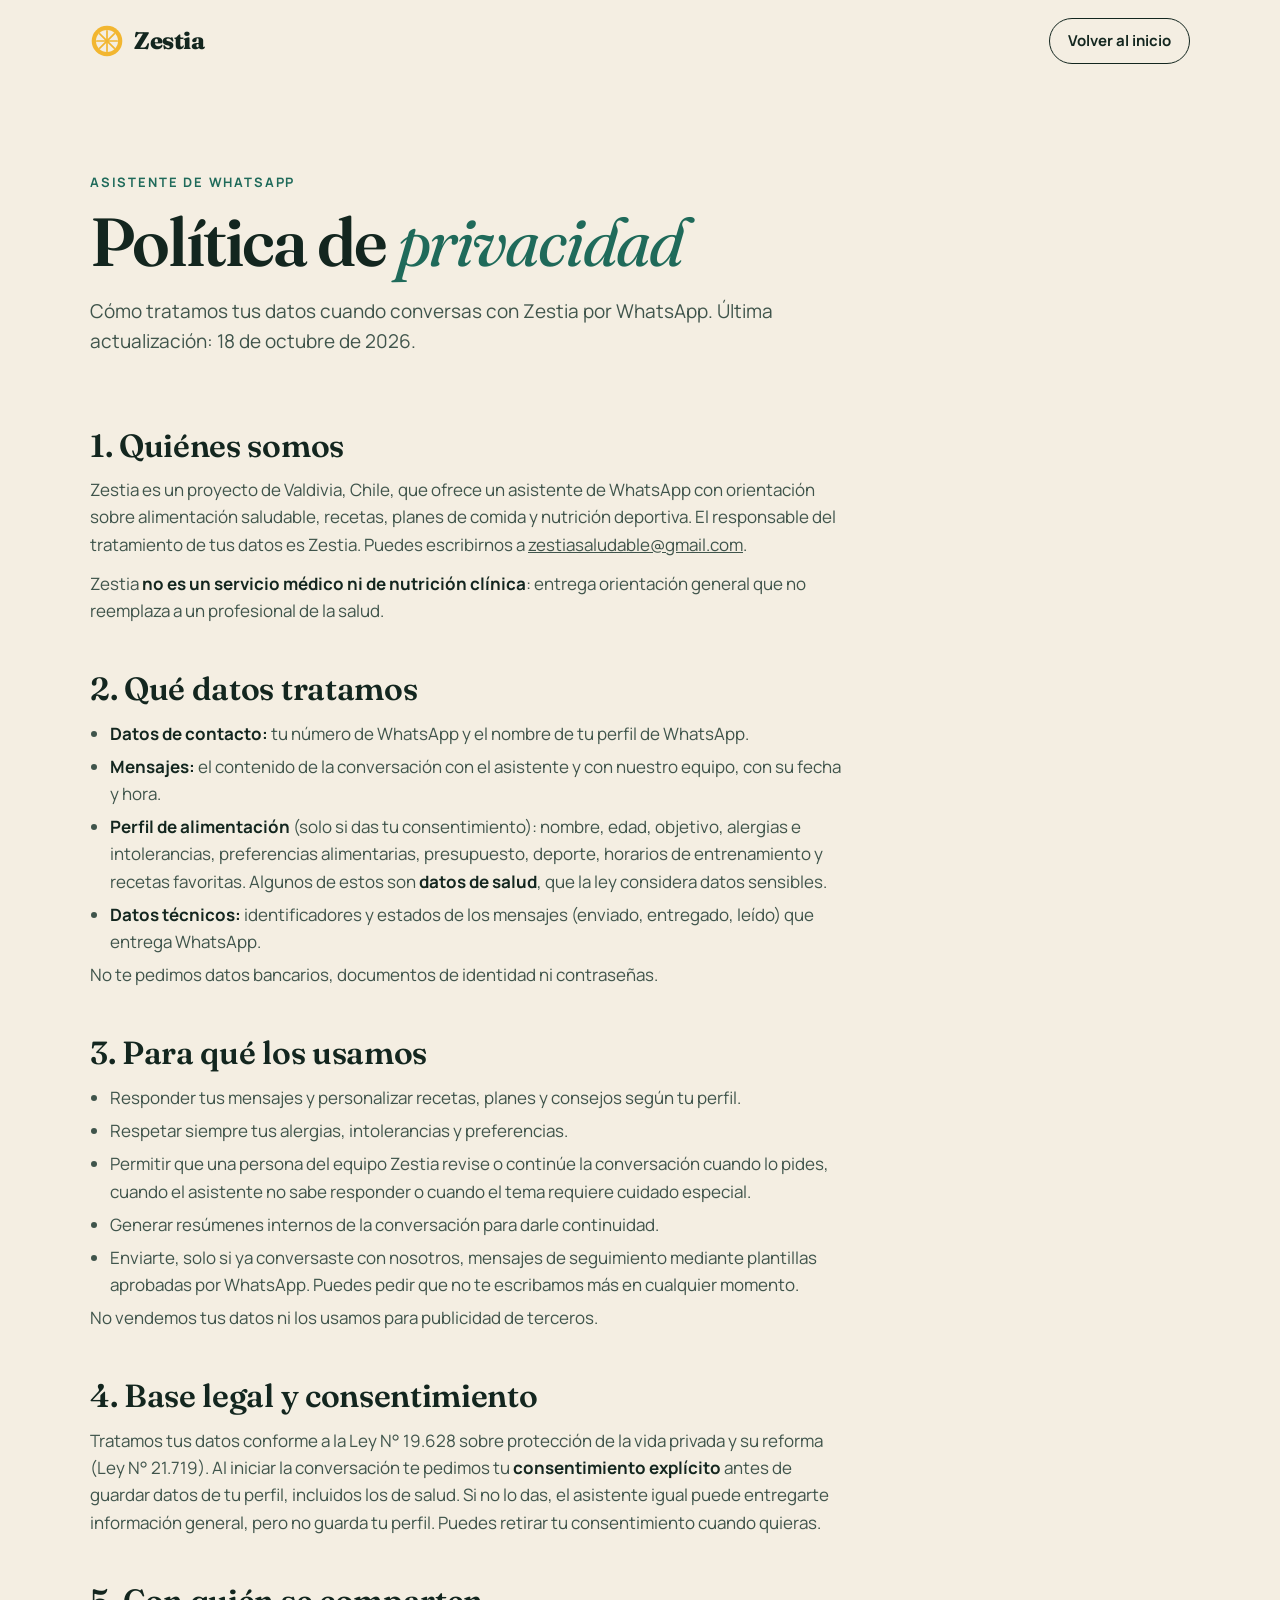
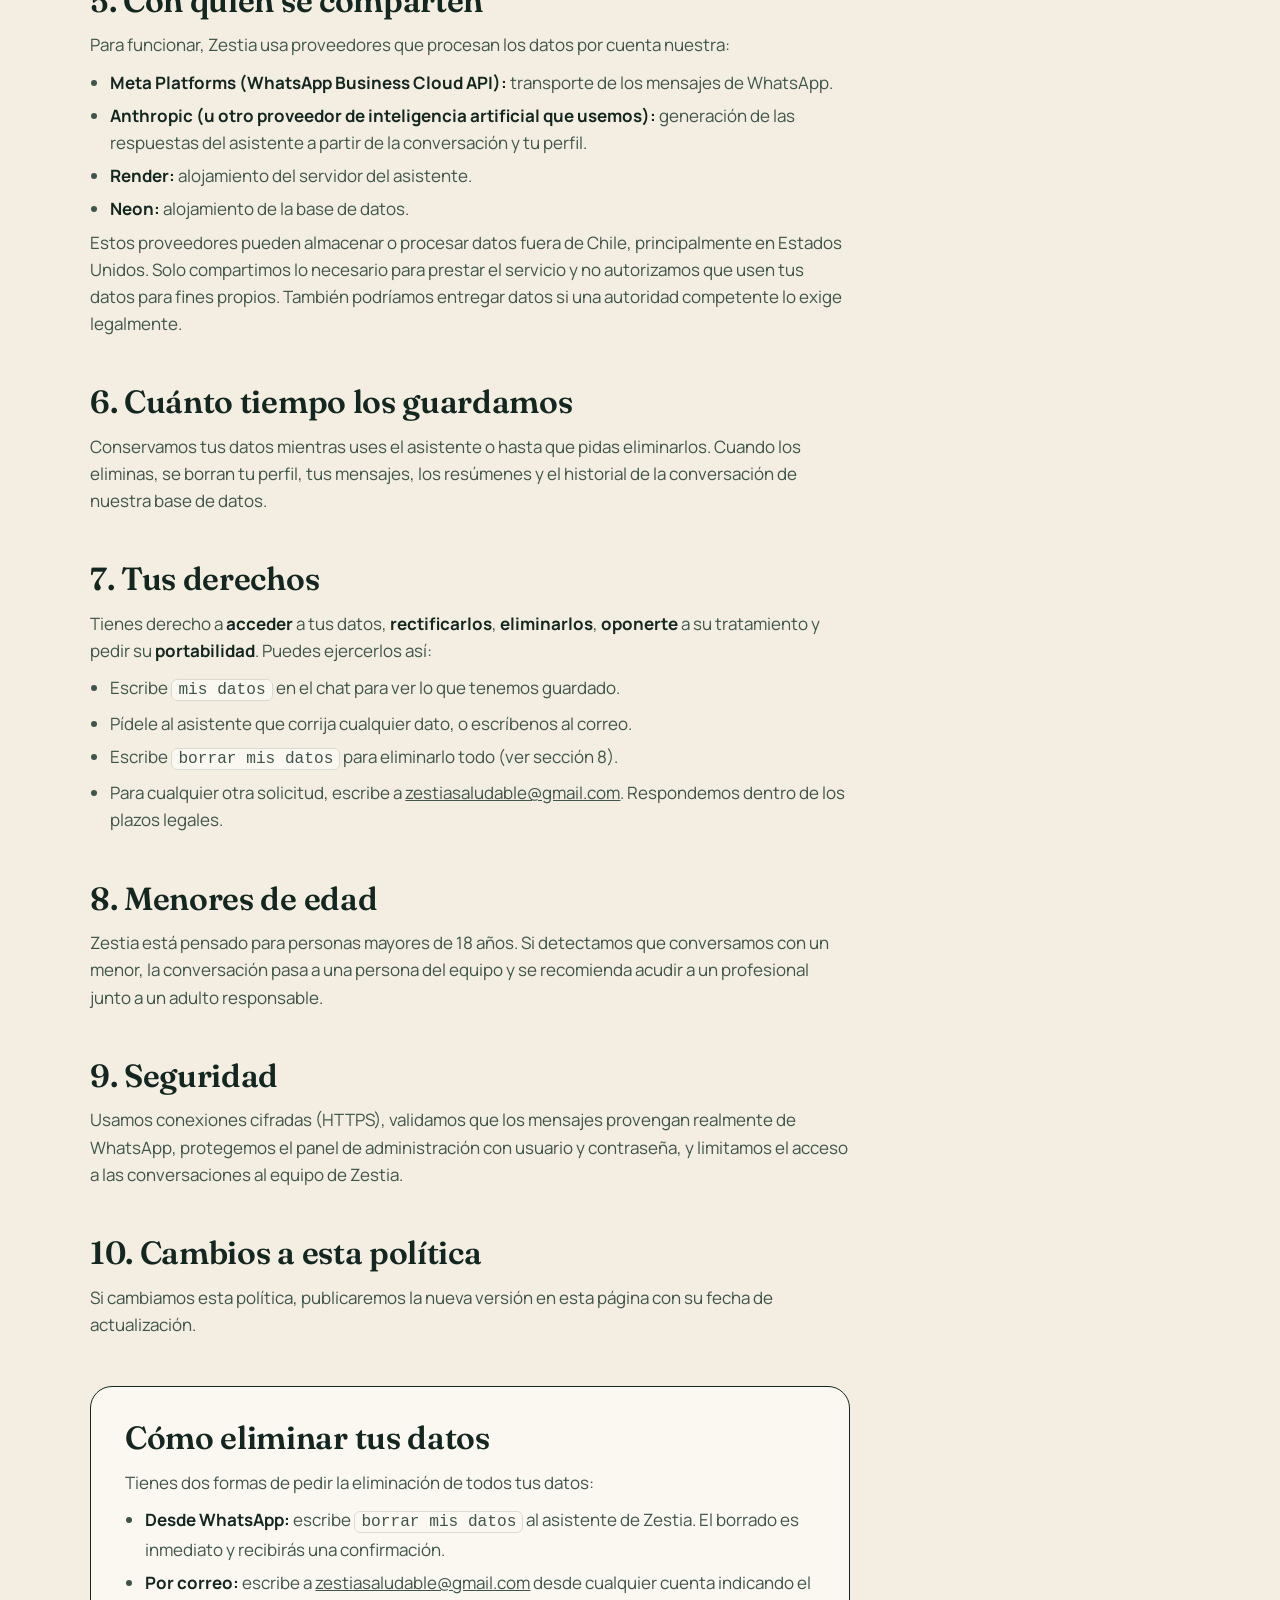
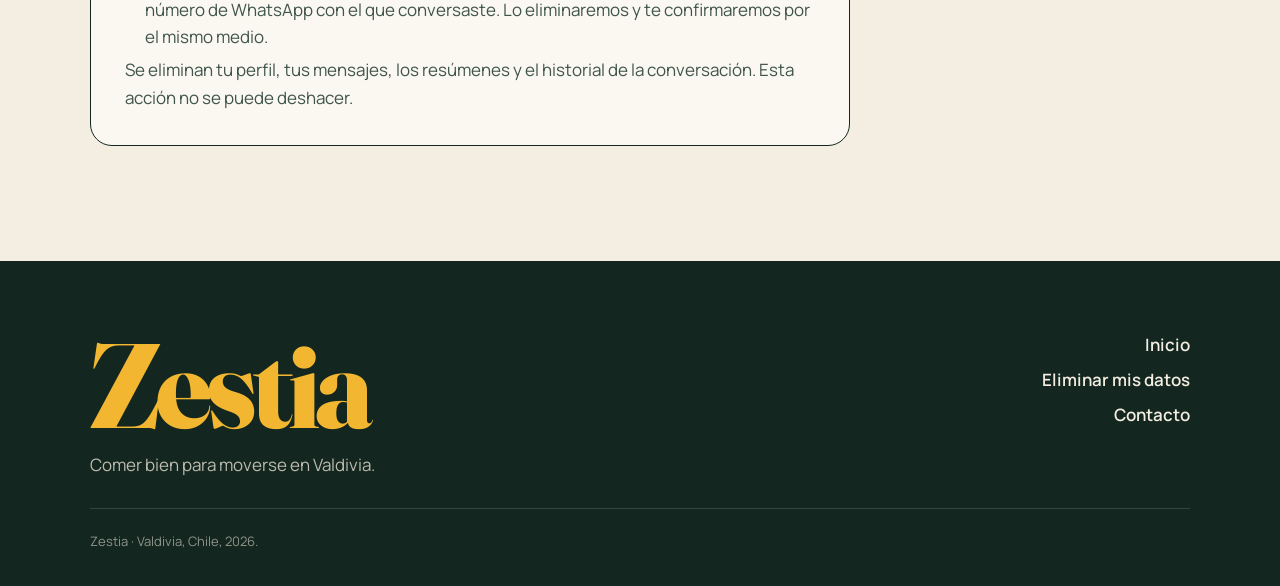
==== privacidad.html @ 6537c8bf "Agregar política de privacidad del asistente de WhatsApp" ====
<!doctype html>
<html lang="es">
<head>
<meta charset="utf-8">
<meta name="viewport" content="width=device-width, initial-scale=1">
<title>Política de privacidad · Zestia</title>
<meta name="description" content="Política de privacidad del asistente de WhatsApp de Zestia: qué datos guardamos, para qué, con quién se comparten y cómo eliminarlos.">
<meta name="theme-color" content="#0e3a32">
<link rel="icon" href="assets/img/favicon.svg?v=20261018" type="image/svg+xml">
<link rel="preconnect" href="https://fonts.googleapis.com">
<link rel="preconnect" href="https://fonts.gstatic.com" crossorigin>
<link href="https://fonts.googleapis.com/css2?family=Fraunces:ital,opsz,wght@0,9..144,400;0,9..144,600;0,9..144,800;1,9..144,400;1,9..144,600&family=Manrope:wght@400;500;600;700&display=swap" rel="stylesheet">
<link rel="stylesheet" href="styles.css?v=20261018">
<style>
  .legal-top { display: flex; align-items: center; justify-content: space-between; gap: 16px; padding: 18px var(--gutter); max-width: var(--wrap); margin: 0 auto; }
  .legal-top .btn { padding: 10px 18px; font-size: 15px; }
  .legal { padding: clamp(40px, 7vw, 90px) 0 clamp(60px, 9vw, 120px); }
  .legal .section__head h1 { font-size: clamp(38px, 6vw, 68px); margin: 14px 0 18px; letter-spacing: -.03em; }
  .legal .section__head h1 em { color: var(--river-2); }
  .legal__body { max-width: 760px; }
  .legal__body h2 { font-size: clamp(24px, 3vw, 32px); margin: 48px 0 14px; }
  .legal__body p, .legal__body li { color: var(--ink-soft); }
  .legal__body p + p { margin-top: 12px; }
  .legal__body ul { padding-left: 1.2em; margin: 10px 0 0; }
  .legal__body li { margin: 6px 0; }
  .legal__body strong { color: var(--ink); }
  .legal__body code { background: var(--paper); border: 1px solid var(--line); border-radius: 6px; padding: 1px 6px; font-size: .95em; }
  .legal__box { margin-top: 48px; border: 1.5px solid var(--ink); border-radius: var(--radius); padding: clamp(22px, 3vw, 34px); background: var(--paper); }
  .legal__box h2 { margin-top: 0; }
</style>
</head>
<body>

<header class="legal-top">
  <a class="brand" href="./" aria-label="Zestia, inicio">
    <svg class="brand__mark" viewBox="0 0 40 40" aria-hidden="true">
      <circle cx="20" cy="20" r="18" fill="var(--zest)"/>
      <circle cx="20" cy="20" r="13" fill="var(--cream)"/>
      <g stroke="var(--zest)" stroke-width="2" stroke-linecap="round">
        <line x1="20" y1="8" x2="20" y2="32"/><line x1="8" y1="20" x2="32" y2="20"/>
        <line x1="11.5" y1="11.5" x2="28.5" y2="28.5"/><line x1="28.5" y1="11.5" x2="11.5" y2="28.5"/>
      </g>
    </svg>
    <span>Zestia</span>
  </a>
  <a class="btn btn--ghost" href="./">Volver al inicio</a>
</header>

<main class="legal">
  <div class="wrap">
    <header class="section__head">
      <p class="eyebrow">Asistente de WhatsApp</p>
      <h1>Política de <em>privacidad</em></h1>
      <p class="section__lead">Cómo tratamos tus datos cuando conversas con Zestia por WhatsApp. Última actualización: 18 de octubre de 2026.</p>
    </header>

    <div class="legal__body">
      <h2>1. Quiénes somos</h2>
      <p>Zestia es un proyecto de Valdivia, Chile, que ofrece un asistente de WhatsApp con orientación sobre alimentación saludable, recetas, planes de comida y nutrición deportiva. El responsable del tratamiento de tus datos es Zestia. Puedes escribirnos a <a href="mailto:zestiasaludable@gmail.com">zestiasaludable@gmail.com</a>.</p>
      <p>Zestia <strong>no es un servicio médico ni de nutrición clínica</strong>: entrega orientación general que no reemplaza a un profesional de la salud.</p>

      <h2>2. Qué datos tratamos</h2>
      <ul>
        <li><strong>Datos de contacto:</strong> tu número de WhatsApp y el nombre de tu perfil de WhatsApp.</li>
        <li><strong>Mensajes:</strong> el contenido de la conversación con el asistente y con nuestro equipo, con su fecha y hora.</li>
        <li><strong>Perfil de alimentación</strong> (solo si das tu consentimiento): nombre, edad, objetivo, alergias e intolerancias, preferencias alimentarias, presupuesto, deporte, horarios de entrenamiento y recetas favoritas. Algunos de estos son <strong>datos de salud</strong>, que la ley considera datos sensibles.</li>
        <li><strong>Datos técnicos:</strong> identificadores y estados de los mensajes (enviado, entregado, leído) que entrega WhatsApp.</li>
      </ul>
      <p>No te pedimos datos bancarios, documentos de identidad ni contraseñas.</p>

      <h2>3. Para qué los usamos</h2>
      <ul>
        <li>Responder tus mensajes y personalizar recetas, planes y consejos según tu perfil.</li>
        <li>Respetar siempre tus alergias, intolerancias y preferencias.</li>
        <li>Permitir que una persona del equipo Zestia revise o continúe la conversación cuando lo pides, cuando el asistente no sabe responder o cuando el tema requiere cuidado especial.</li>
        <li>Generar resúmenes internos de la conversación para darle continuidad.</li>
        <li>Enviarte, solo si ya conversaste con nosotros, mensajes de seguimiento mediante plantillas aprobadas por WhatsApp. Puedes pedir que no te escribamos más en cualquier momento.</li>
      </ul>
      <p>No vendemos tus datos ni los usamos para publicidad de terceros.</p>

      <h2>4. Base legal y consentimiento</h2>
      <p>Tratamos tus datos conforme a la Ley N° 19.628 sobre protección de la vida privada y su reforma (Ley N° 21.719). Al iniciar la conversación te pedimos tu <strong>consentimiento explícito</strong> antes de guardar datos de tu perfil, incluidos los de salud. Si no lo das, el asistente igual puede entregarte información general, pero no guarda tu perfil. Puedes retirar tu consentimiento cuando quieras.</p>

      <h2>5. Con quién se comparten</h2>
      <p>Para funcionar, Zestia usa proveedores que procesan los datos por cuenta nuestra:</p>
      <ul>
        <li><strong>Meta Platforms (WhatsApp Business Cloud API):</strong> transporte de los mensajes de WhatsApp.</li>
        <li><strong>Anthropic (u otro proveedor de inteligencia artificial que usemos):</strong> generación de las respuestas del asistente a partir de la conversación y tu perfil.</li>
        <li><strong>Render:</strong> alojamiento del servidor del asistente.</li>
        <li><strong>Neon:</strong> alojamiento de la base de datos.</li>
      </ul>
      <p>Estos proveedores pueden almacenar o procesar datos fuera de Chile, principalmente en Estados Unidos. Solo compartimos lo necesario para prestar el servicio y no autorizamos que usen tus datos para fines propios. También podríamos entregar datos si una autoridad competente lo exige legalmente.</p>

      <h2>6. Cuánto tiempo los guardamos</h2>
      <p>Conservamos tus datos mientras uses el asistente o hasta que pidas eliminarlos. Cuando los eliminas, se borran tu perfil, tus mensajes, los resúmenes y el historial de la conversación de nuestra base de datos.</p>

      <h2>7. Tus derechos</h2>
      <p>Tienes derecho a <strong>acceder</strong> a tus datos, <strong>rectificarlos</strong>, <strong>eliminarlos</strong>, <strong>oponerte</strong> a su tratamiento y pedir su <strong>portabilidad</strong>. Puedes ejercerlos así:</p>
      <ul>
        <li>Escribe <code>mis datos</code> en el chat para ver lo que tenemos guardado.</li>
        <li>Pídele al asistente que corrija cualquier dato, o escríbenos al correo.</li>
        <li>Escribe <code>borrar mis datos</code> para eliminarlo todo (ver sección 8).</li>
        <li>Para cualquier otra solicitud, escribe a <a href="mailto:zestiasaludable@gmail.com">zestiasaludable@gmail.com</a>. Respondemos dentro de los plazos legales.</li>
      </ul>

      <h2>8. Menores de edad</h2>
      <p>Zestia está pensado para personas mayores de 18 años. Si detectamos que conversamos con un menor, la conversación pasa a una persona del equipo y se recomienda acudir a un profesional junto a un adulto responsable.</p>

      <h2>9. Seguridad</h2>
      <p>Usamos conexiones cifradas (HTTPS), validamos que los mensajes provengan realmente de WhatsApp, protegemos el panel de administración con usuario y contraseña, y limitamos el acceso a las conversaciones al equipo de Zestia.</p>

      <h2>10. Cambios a esta política</h2>
      <p>Si cambiamos esta política, publicaremos la nueva versión en esta página con su fecha de actualización.</p>

      <section class="legal__box" id="eliminar-datos">
        <h2>Cómo eliminar tus datos</h2>
        <p>Tienes dos formas de pedir la eliminación de todos tus datos:</p>
        <ul>
          <li><strong>Desde WhatsApp:</strong> escribe <code>borrar mis datos</code> al asistente de Zestia. El borrado es inmediato y recibirás una confirmación.</li>
          <li><strong>Por correo:</strong> escribe a <a href="mailto:zestiasaludable@gmail.com">zestiasaludable@gmail.com</a> desde cualquier cuenta indicando el número de WhatsApp con el que conversaste. Lo eliminaremos y te confirmaremos por el mismo medio.</li>
        </ul>
        <p>Se eliminan tu perfil, tus mensajes, los resúmenes y el historial de la conversación. Esta acción no se puede deshacer.</p>
      </section>
    </div>
  </div>
</main>

<footer class="footer">
  <div class="wrap footer__inner">
    <div class="footer__brand">
      <span class="footer__logo">Zestia</span>
      <p>Comer bien para moverse en Valdivia.</p>
    </div>
    <nav class="footer__links" aria-label="Pie de página">
      <a href="./">Inicio</a>
      <a href="#eliminar-datos">Eliminar mis datos</a>
      <a href="mailto:zestiasaludable@gmail.com">Contacto</a>
    </nav>
    <p class="footer__small">Zestia · Valdivia, Chile, 2026.</p>
  </div>
</footer>

</body>
</html>
---- styles.css ----
/* ==========================================================
   Zestia — comer bien para moverse en Valdivia
   ========================================================== */

:root {
  --cream: #f4eee2;
  --paper: #fbf8f1;
  --ink: #13261f;
  --ink-soft: #3f544b;
  --river: #0e3a32;
  --river-2: #1f6a5a;
  --moss: #5c8a4f;
  --zest: #f2b630;
  --coral: #e2643c;
  --line: rgba(19, 38, 31, .14);

  --f-display: "Fraunces", Georgia, serif;
  --f-body: "Manrope", system-ui, -apple-system, "Segoe UI", sans-serif;

  --wrap: 1180px;
  --gutter: clamp(16px, 4vw, 40px);
  --radius: 22px;
  --ease: cubic-bezier(.2, .7, .1, 1);
}

*, *::before, *::after { box-sizing: border-box; }
html { scroll-behavior: smooth; scroll-padding-top: 84px; -webkit-text-size-adjust: 100%; }
body {
  margin: 0;
  background: var(--cream);
  color: var(--ink);
  font-family: var(--f-body);
  font-size: 17px;
  line-height: 1.6;
  overflow-x: hidden;
  -webkit-font-smoothing: antialiased;
}
img, svg { display: block; max-width: 100%; }
a { color: inherit; }
h1, h2, h3, h4 { font-family: var(--f-display); font-weight: 600; line-height: 1.05; margin: 0; letter-spacing: -.01em; }
em { font-style: italic; font-weight: 400; }
p { margin: 0; }

.wrap { max-width: var(--wrap); margin: 0 auto; padding: 0 var(--gutter); }

.skip { position: absolute; left: -9999px; top: 8px; background: var(--ink); color: var(--cream); padding: 8px 14px; border-radius: 8px; z-index: 100; }
.skip:focus { left: 8px; }

:focus-visible { outline: 3px solid var(--zest); outline-offset: 3px; border-radius: 6px; }

.eyebrow {
  font-size: 13px; font-weight: 700; letter-spacing: .14em; text-transform: uppercase;
  color: var(--river-2);
}

/* ---------- Reveal (only hidden when JS is on) ---------- */
.js .reveal { opacity: 0; transform: translateY(26px); transition: opacity .9s var(--ease), transform .9s var(--ease); }
.js .reveal.is-in { opacity: 1; transform: none; }
.reveal[data-split] { opacity: 1; transform: none; }

/* ---------- Nav ---------- */
.nav {
  position: fixed; inset: 0 0 auto 0; z-index: 50;
  display: flex; align-items: center; justify-content: space-between;
  padding: 14px var(--gutter);
  transition: background .4s, box-shadow .4s, padding .4s;
}
.nav.is-scrolled {
  background: rgba(244, 238, 226, .86);
  backdrop-filter: blur(14px); -webkit-backdrop-filter: blur(14px);
  box-shadow: 0 1px 0 var(--line);
  padding-top: 10px; padding-bottom: 10px;
}
.brand { display: flex; align-items: center; gap: 10px; text-decoration: none; font-family: var(--f-display); font-weight: 800; font-size: 24px; letter-spacing: -.02em; }
.brand__mark { width: 34px; height: 34px; transition: transform .8s var(--ease); }
.brand:hover .brand__mark { transform: rotate(90deg); }
.nav__links { display: flex; gap: 6px; }
.nav__links a {
  text-decoration: none; font-weight: 600; font-size: 15px;
  padding: 8px 14px; border-radius: 999px; transition: background .25s;
}
.nav__links a:hover { background: rgba(19, 38, 31, .07); }
.nav__toggle { display: none; }

@media (max-width: 820px) {
  .nav__toggle {
    display: grid; place-content: center; gap: 6px;
    width: 44px; height: 44px; border: 0; border-radius: 50%;
    background: var(--ink); cursor: pointer; position: relative; z-index: 2;
  }
  .nav__toggle span { display: block; width: 18px; height: 2px; background: var(--cream); transition: transform .35s var(--ease); }
  .nav__toggle[aria-expanded="true"] span:first-child { transform: translateY(4px) rotate(45deg); }
  .nav__toggle[aria-expanded="true"] span:last-child { transform: translateY(-4px) rotate(-45deg); }
  .nav__links {
    position: fixed; inset: 0; flex-direction: column; justify-content: center; align-items: flex-start;
    padding: 0 28px; gap: 4px; background: var(--river);
    opacity: 0; pointer-events: none; transition: opacity .35s;
  }
  .nav__links a { color: var(--cream); font-family: var(--f-display); font-size: 40px; font-weight: 400; padding: 6px 0; }
  .nav__links a:hover { background: none; color: var(--zest); }
  .nav.is-open .nav__links { opacity: 1; pointer-events: auto; }
}

/* ---------- Buttons ---------- */
.btn {
  display: inline-flex; align-items: center; gap: 8px;
  padding: 15px 26px; border-radius: 999px; text-decoration: none;
  font-weight: 700; font-size: 16px; transition: transform .3s var(--ease), background .3s, box-shadow .3s;
}
.btn--zest { background: var(--zest); color: var(--ink); box-shadow: 0 10px 30px -10px rgba(242, 182, 48, .9); }
.btn--zest:hover { transform: translateY(-3px); box-shadow: 0 16px 34px -10px rgba(242, 182, 48, 1); }
.btn--ghost { border: 1.5px solid var(--ink); }
.btn--ghost:hover { background: var(--ink); color: var(--cream); }

/* ---------- Hero ---------- */
.hero {
  position: relative; min-height: 100vh; min-height: 100svh;
  display: grid; grid-template-columns: 1.25fr .9fr; align-items: center; gap: 40px;
  padding: 120px var(--gutter) 180px;
  max-width: 1320px; margin: 0 auto;
}
.hero__title { font-size: clamp(50px, 8.2vw, 118px); font-weight: 600; line-height: .95; margin: 18px 0 28px; letter-spacing: -.035em; }
.hero__title .line { display: block; overflow: hidden; padding-bottom: .06em; }
.hero__title .line > span { display: inline-block; }
.js .hero__title .reveal { transform: translateY(105%); opacity: 1; transition: transform 1.1s var(--ease); }
.js .hero__title .reveal.is-in { transform: none; }
.hero__title em { color: var(--coral); }
.hero__lead { font-size: clamp(17px, 1.5vw, 20px); max-width: 34em; color: var(--ink-soft); }
.hero__cta { display: flex; flex-wrap: wrap; gap: 12px; margin-top: 34px; }

.hero__art { position: relative; justify-self: center; width: min(100%, 440px); aspect-ratio: 1; }
.citrus {
  width: 100%; height: 100%;
  animation: spin 60s linear infinite;
  filter: drop-shadow(0 30px 50px rgba(226, 100, 60, .25));
}
.hero__art::before {
  content: ""; position: absolute; inset: -8%; border-radius: 50%;
  border: 1.5px dashed rgba(19, 38, 31, .25);
  animation: spin 90s linear infinite reverse;
}
@keyframes spin { to { transform: rotate(360deg); } }
.hero__badge {
  position: absolute; left: -6%; bottom: 6%;
  display: flex; align-items: center; gap: 10px;
  background: var(--river); color: var(--cream);
  padding: 14px 20px 14px 16px; border-radius: 18px;
  box-shadow: 0 20px 40px -18px rgba(14, 58, 50, .8);
  animation: float 6s ease-in-out infinite;
}
.hero__badge strong { font-family: var(--f-display); font-size: 42px; line-height: 1; color: var(--zest); }
.hero__badge span { font-size: 13px; font-weight: 600; line-height: 1.25; }
@keyframes float { 50% { transform: translateY(-10px); } }

.river { position: absolute; left: 0; right: 0; bottom: 0; width: 100%; height: 160px; overflow: hidden; }
.hero { position: relative; }
.hero > .river { left: 50%; width: 100vw; transform: translateX(-50%); }
.river__w { animation: wave 18s linear infinite; }
.river__w--1 { fill: var(--river-2); opacity: .55; }
.river__w--2 { fill: var(--river); animation-duration: 12s; animation-direction: reverse; }
@keyframes wave { to { transform: translateX(-1440px); } }

@media (max-width: 900px) {
  .hero { grid-template-columns: 1fr; padding-top: 110px; padding-bottom: 150px; gap: 20px; min-height: auto; }
  .hero { overflow-x: clip; }
  .hero__art { width: min(56vw, 260px); order: -1; justify-self: end; margin: 0 4% 6px 0; }
  .hero__badge { left: -30%; bottom: 12%; padding: 10px 14px; }
  .hero__badge strong { font-size: 32px; }
  .river { height: 110px; }
}

/* ---------- Marquee ---------- */
.marquee { background: var(--river); color: var(--cream); overflow: hidden; padding: 18px 0 26px; margin-top: -2px; }
.marquee__track { display: flex; align-items: center; gap: 28px; width: max-content; animation: marquee 40s linear infinite; }
.marquee__track span { font-family: var(--f-display); font-style: italic; font-size: clamp(24px, 3vw, 38px); white-space: nowrap; }
.marquee__track i { color: var(--zest); font-style: normal; font-size: 22px; }
@keyframes marquee { to { transform: translateX(-50%); } }

/* ---------- Sections ---------- */
.section { padding: clamp(80px, 11vw, 150px) 0; }
.section__head { max-width: 760px; margin-bottom: clamp(40px, 6vw, 72px); }
.section__head h2 { font-size: clamp(40px, 6vw, 76px); margin: 14px 0 20px; letter-spacing: -.03em; }
.section__head h2 em { color: var(--river-2); }
.section__lead { font-size: 19px; color: var(--ink-soft); max-width: 36em; }

/* ---------- Principles ---------- */
.plate-grid { display: grid; grid-template-columns: .9fr 1.1fr; gap: clamp(32px, 6vw, 80px); align-items: start; }
.plate { margin: 0; position: sticky; top: 110px; }
.plate svg { width: 100%; max-width: 420px; margin: 0 auto; }
.plate__slice { transition: transform .5s var(--ease); transform-origin: 160px 160px; }
.plate__slice--veg { fill: var(--moss); }
.plate__slice--pro { fill: var(--coral); }
.plate__slice--carb { fill: var(--zest); }
.plate:hover .plate__slice--veg { transform: translate(-6px, 0); }
.plate:hover .plate__slice--pro { transform: translate(4px, -4px); }
.plate:hover .plate__slice--carb { transform: translate(4px, 4px); }
.plate__label { font-family: var(--f-display); font-size: 40px; font-weight: 600; fill: var(--cream); pointer-events: none; }
.plate figcaption { display: grid; gap: 10px; margin-top: 26px; font-size: 15px; font-weight: 600; max-width: 420px; margin-left: auto; margin-right: auto; }
.plate figcaption span { display: flex; align-items: center; gap: 10px; }
.dot { width: 14px; height: 14px; border-radius: 50%; flex: none; }
.dot--veg { background: var(--moss); } .dot--pro { background: var(--coral); } .dot--carb { background: var(--zest); }

.rules { list-style: none; margin: 0; padding: 0; display: grid; gap: 0; }
.rule { display: grid; grid-template-columns: 56px 1fr; gap: 18px; padding: 26px 0; border-top: 1px solid var(--line); }
.rule:last-child { border-bottom: 1px solid var(--line); }
.rule__n {
  font-family: var(--f-display); font-size: 22px; font-weight: 600;
  width: 48px; height: 48px; border-radius: 50%; display: grid; place-items: center;
  border: 1.5px solid var(--ink); transition: background .3s, color .3s;
}
.rule:hover .rule__n { background: var(--zest); border-color: var(--zest); }
.rule h3 { font-size: 26px; margin-bottom: 6px; }
.rule p { color: var(--ink-soft); }

@media (max-width: 860px) {
  .plate-grid { grid-template-columns: 1fr; }
  .plate { position: static; }
  .plate svg { max-width: 300px; }
}

/* ---------- Sports ---------- */
.sports { background: var(--river); color: var(--cream); border-radius: clamp(28px, 4vw, 56px); margin: 0 clamp(8px, 1.5vw, 20px); position: relative; overflow: hidden; }
.sports::before {
  content: ""; position: absolute; width: 700px; height: 700px; right: -260px; top: -260px; border-radius: 50%;
  background: radial-gradient(circle, rgba(242, 182, 48, .22), transparent 65%);
  pointer-events: none;
}
.section__head--light .eyebrow { color: var(--zest); }
.section__head--light h2 em { color: var(--zest); }
.section__head--light .section__lead { color: rgba(244, 238, 226, .78); }

.tabs {
  position: relative; display: flex; gap: 4px; flex-wrap: nowrap; overflow-x: auto;
  background: rgba(255, 255, 255, .07); border-radius: 999px; padding: 6px; width: max-content; max-width: 100%;
  margin-bottom: 44px; scrollbar-width: none;
}
.tabs::-webkit-scrollbar { display: none; }
.tab {
  position: relative; z-index: 1; border: 0; background: none; color: var(--cream); cursor: pointer;
  font: 700 15px var(--f-body); padding: 12px 20px; border-radius: 999px; white-space: nowrap;
  display: flex; align-items: center; gap: 8px; transition: color .3s;
}
.tab__icon { font-size: 18px; }
.tab.is-active { color: var(--ink); }
.tabs__ink {
  position: absolute; z-index: 0; top: 6px; bottom: 6px; left: 0; width: 0;
  background: var(--zest); border-radius: 999px;
  transition: transform .5s var(--ease), width .5s var(--ease);
}
.no-ink .tab.is-active { background: var(--zest); }

.panel { display: grid; gap: 40px; }
.js .panel { display: none; }
.js .panel.is-active { display: grid; animation: panelIn .6s var(--ease); }
.panel + .panel { margin-top: 70px; }
.js .panel + .panel { margin-top: 0; }
@keyframes panelIn { from { opacity: 0; transform: translateY(14px); } }

.panel__intro { display: grid; grid-template-columns: .8fr 1.2fr; gap: 40px; align-items: end; }
.stat__num { font-family: var(--f-display); font-size: clamp(76px, 11vw, 150px); font-weight: 600; line-height: .9; color: var(--zest); letter-spacing: -.04em; }
.stat__num--word { font-size: clamp(48px, 6.5vw, 88px); font-style: italic; font-weight: 400; display: block; }
.stat__unit { font-family: var(--f-display); font-size: clamp(30px, 4vw, 50px); color: var(--zest); margin-left: 4px; }
.stat p { color: rgba(244, 238, 226, .78); max-width: 26em; margin-top: 12px; font-size: 15px; }
.panel__title { font-size: clamp(32px, 4vw, 48px); margin-bottom: 14px; }
.panel__intro > div:last-child p { color: rgba(244, 238, 226, .85); font-size: 18px; }

.timeline { list-style: none; margin: 0; padding: 0; display: grid; grid-template-columns: repeat(4, 1fr); gap: 14px; counter-reset: t; }
.timeline li {
  position: relative; background: rgba(255, 255, 255, .06); border: 1px solid rgba(255, 255, 255, .1);
  border-radius: var(--radius); padding: 24px 22px 26px; counter-increment: t;
  transition: transform .4s var(--ease), background .4s;
}
.timeline li:hover { transform: translateY(-6px); background: rgba(255, 255, 255, .1); }
.timeline li::before {
  content: "0" counter(t); font-family: var(--f-display); font-size: 14px; color: var(--zest);
  display: block; margin-bottom: 18px;
}
.when { display: inline-block; font-size: 12px; font-weight: 700; letter-spacing: .08em; text-transform: uppercase; background: var(--cream); color: var(--ink); padding: 5px 11px; border-radius: 999px; margin-bottom: 14px; }
.timeline p { font-size: 16px; color: rgba(244, 238, 226, .92); }

.where { border-top: 1px dashed rgba(244, 238, 226, .3); padding-top: 26px; display: grid; grid-template-columns: 240px 1fr; gap: 20px; }
.where h4 { font-size: 22px; font-style: italic; font-weight: 400; }
.where ul { list-style: none; margin: 0; padding: 0; display: grid; gap: 10px; }
.where li { color: rgba(244, 238, 226, .8); font-size: 16px; }
.where a { color: var(--zest); font-weight: 700; text-decoration: none; border-bottom: 1px solid currentColor; }
.where a:hover { color: var(--cream); }

@media (max-width: 960px) {
  .timeline { grid-template-columns: repeat(2, 1fr); }
  .panel__intro { grid-template-columns: 1fr; gap: 20px; }
  .where { grid-template-columns: 1fr; }
}
@media (max-width: 560px) {
  .timeline { grid-template-columns: 1fr; }
  .tab { padding: 11px 15px; font-size: 14px; }
}

/* ---------- Pantry ---------- */
.pantry__grid { display: grid; grid-template-columns: repeat(4, 1fr); gap: 16px; }
.card-ing {
  position: relative; overflow: hidden; background: var(--paper); border: 1px solid var(--line);
  border-radius: var(--radius); padding: 26px 22px 28px; min-height: 220px;
  display: flex; flex-direction: column; justify-content: flex-end;
  transition: transform .45s var(--ease), box-shadow .45s;
}
.card-ing::before {
  content: ""; position: absolute; width: 140px; height: 140px; border-radius: 50%;
  right: -40px; top: -40px; background: var(--c); opacity: .9;
  transition: transform .6s var(--ease);
}
.card-ing:hover { transform: translateY(-6px); box-shadow: 0 24px 40px -24px rgba(19, 38, 31, .35); }
.card-ing:hover::before { transform: scale(1.35); }
.card-ing__tag { position: absolute; top: 22px; left: 22px; font-size: 12px; font-weight: 700; letter-spacing: .1em; text-transform: uppercase; color: var(--ink-soft); }
.card-ing h3 { font-size: 28px; margin-bottom: 8px; position: relative; }
.card-ing p { font-size: 15px; color: var(--ink-soft); position: relative; }
@media (max-width: 960px) { .pantry__grid { grid-template-columns: repeat(2, 1fr); } }
@media (max-width: 460px) { .pantry__grid { grid-template-columns: 1fr; } .card-ing { min-height: 170px; } }

/* ---------- Places ---------- */
.places { background: var(--paper); border-top: 1px solid var(--line); }
.filters { display: flex; flex-wrap: wrap; gap: 8px; margin-bottom: 30px; }
.chip {
  border: 1.5px solid var(--ink); background: none; color: var(--ink); cursor: pointer;
  font: 700 14px var(--f-body); padding: 9px 18px; border-radius: 999px; transition: background .25s, color .25s;
}
.chip:hover { background: rgba(19, 38, 31, .07); }
.chip.is-active { background: var(--ink); color: var(--cream); }

.places__grid { display: grid; grid-template-columns: repeat(3, 1fr); gap: 16px; }
.place {
  background: var(--cream); border-radius: var(--radius); padding: 24px;
  display: flex; flex-direction: column; gap: 8px; border: 1px solid transparent;
  transition: transform .4s var(--ease), border-color .3s, opacity .3s;
  scroll-margin-top: 100px;
}
.place:hover { transform: translateY(-4px); border-color: var(--line); }
.place:target { border-color: var(--coral); box-shadow: 0 0 0 4px rgba(226, 100, 60, .2); }
.place.is-hidden { display: none; }
.place__type { font-size: 12px; font-weight: 700; letter-spacing: .1em; text-transform: uppercase; color: var(--river-2); }
.place h3 { font-size: 27px; }
.place__addr { font-weight: 600; font-size: 15px; }
.place__note { color: var(--ink-soft); font-size: 15px; flex: 1; }
.place__links { display: flex; flex-wrap: wrap; gap: 8px; margin-top: 10px; }
.place__links a {
  font-size: 14px; font-weight: 700; text-decoration: none; padding: 8px 14px; border-radius: 999px;
  background: var(--paper); border: 1px solid var(--line); transition: background .25s;
}
.place__links a:hover { background: var(--zest); border-color: var(--zest); }
.place--feature { background: var(--zest); }
.place--feature .place__type { color: var(--ink); }
.place--feature .place__note { color: var(--ink); }
.places__empty { padding: 30px 0; color: var(--ink-soft); }
@media (max-width: 960px) { .places__grid { grid-template-columns: repeat(2, 1fr); } }
@media (max-width: 600px) { .places__grid { grid-template-columns: 1fr; } }

/* ---------- Note ---------- */
.note { padding-top: 70px; padding-bottom: 70px; }
.note__inner { border: 1.5px solid var(--ink); border-radius: var(--radius); padding: clamp(28px, 4vw, 48px); }
.note h2 { font-size: clamp(30px, 3.6vw, 42px); font-style: italic; font-weight: 400; margin-bottom: 20px; }
.note__cols { display: grid; grid-template-columns: 1fr 1fr; gap: 30px; color: var(--ink-soft); font-size: 16px; }
.note strong { color: var(--ink); }
@media (max-width: 760px) { .note__cols { grid-template-columns: 1fr; gap: 16px; } }

/* ---------- Footer ---------- */
.footer { background: var(--ink); color: var(--cream); padding: 70px 0 40px; }
.footer__inner { display: grid; grid-template-columns: 1fr auto; gap: 30px 40px; }
.footer__logo { font-family: var(--f-display); font-size: clamp(60px, 10vw, 120px); font-weight: 800; letter-spacing: -.04em; line-height: .9; color: var(--zest); }
.footer__brand p { margin-top: 12px; color: rgba(244, 238, 226, .75); }
.footer__links { display: flex; flex-direction: column; gap: 8px; align-items: flex-end; }
.footer__links a { text-decoration: none; font-weight: 600; }
.footer__links a:hover { color: var(--zest); }
.footer__small { grid-column: 1 / -1; font-size: 13px; color: rgba(244, 238, 226, .55); border-top: 1px solid rgba(244, 238, 226, .15); padding-top: 22px; }
@media (max-width: 600px) {
  .footer__inner { grid-template-columns: 1fr; }
  .footer__links { align-items: flex-start; }
}
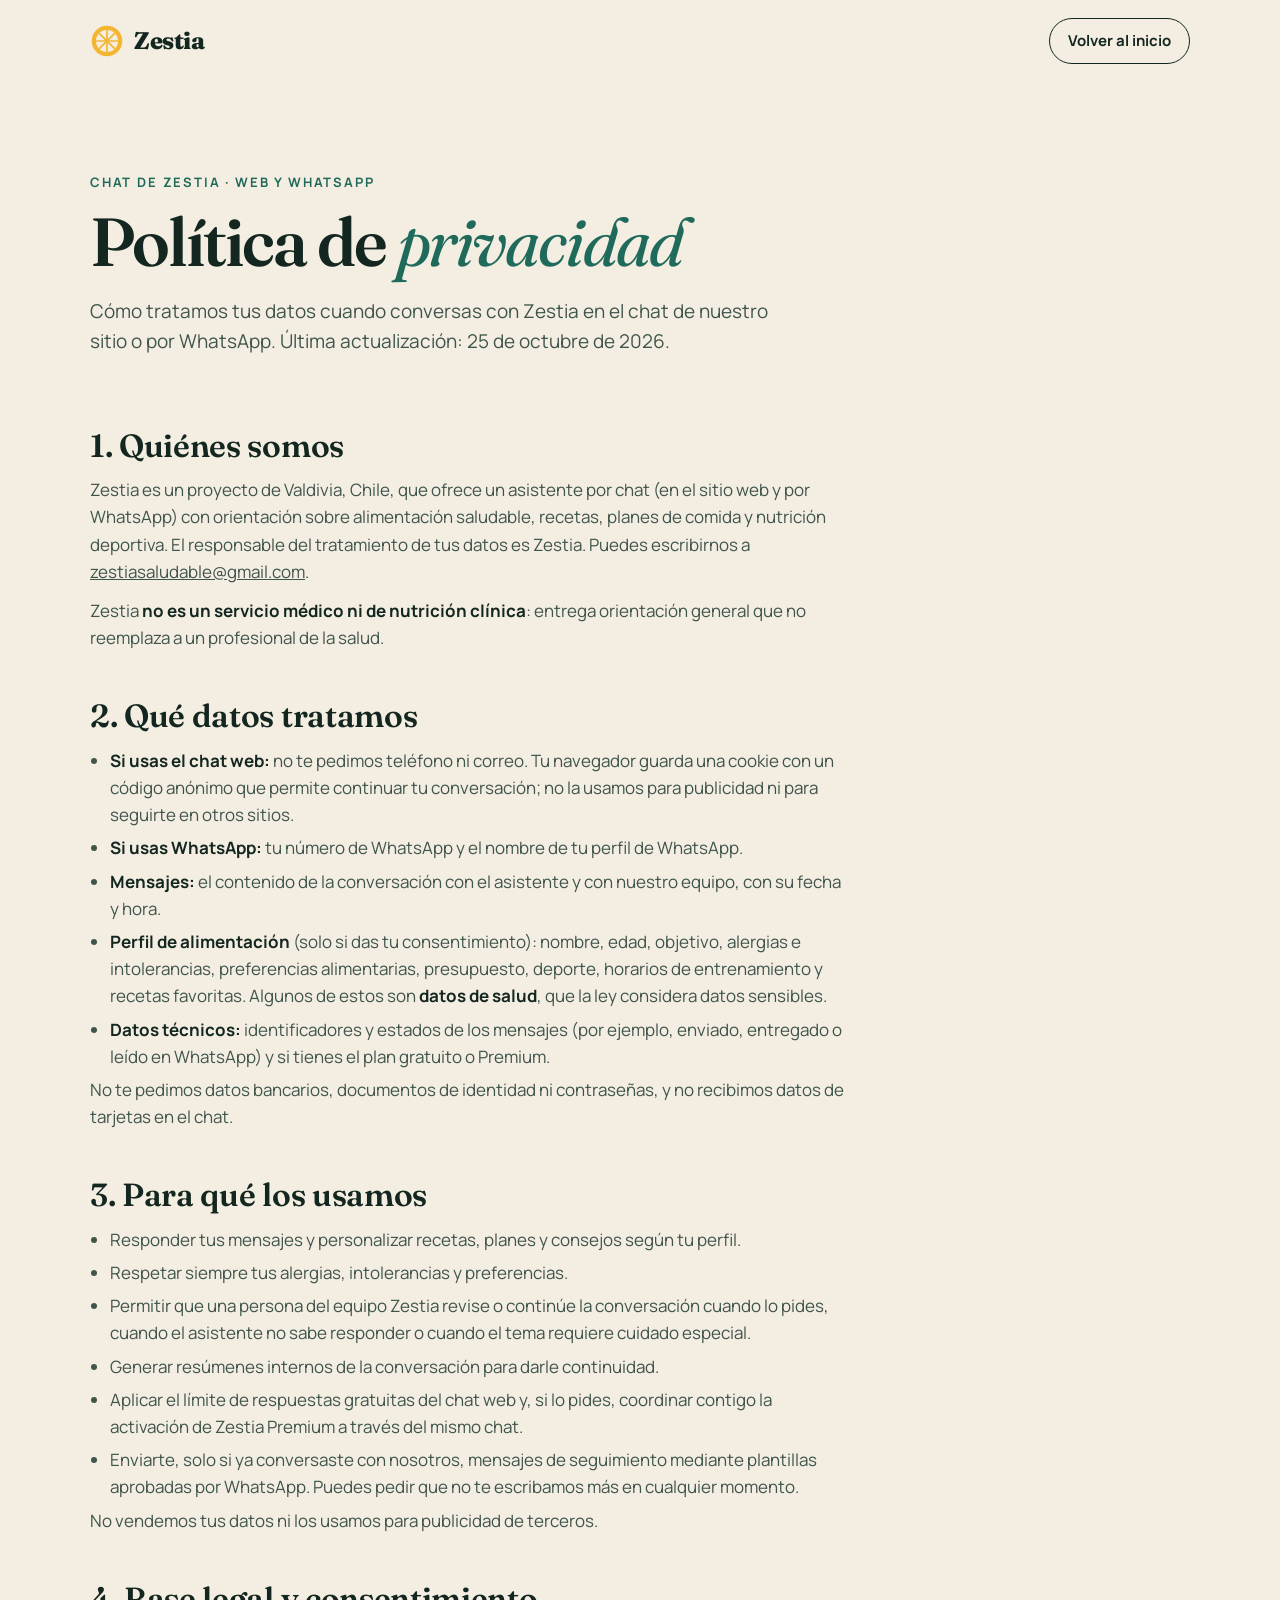
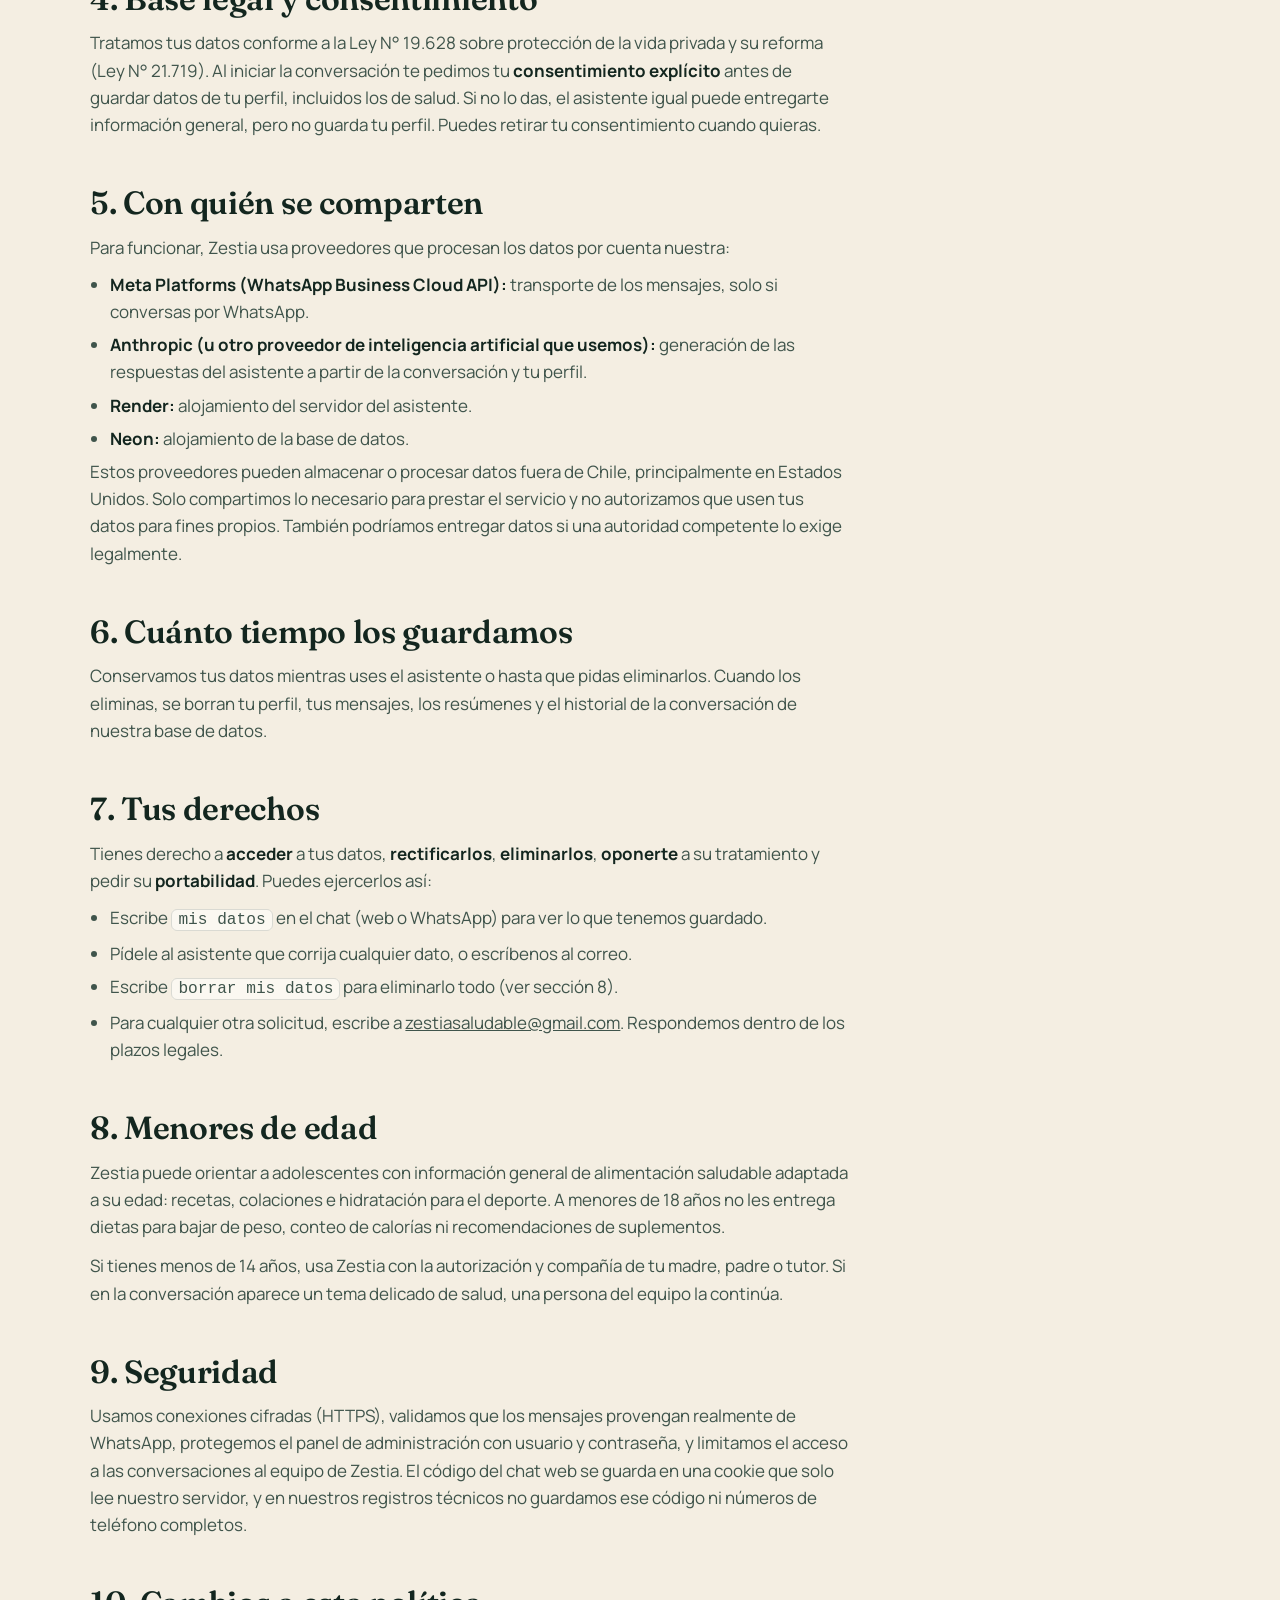
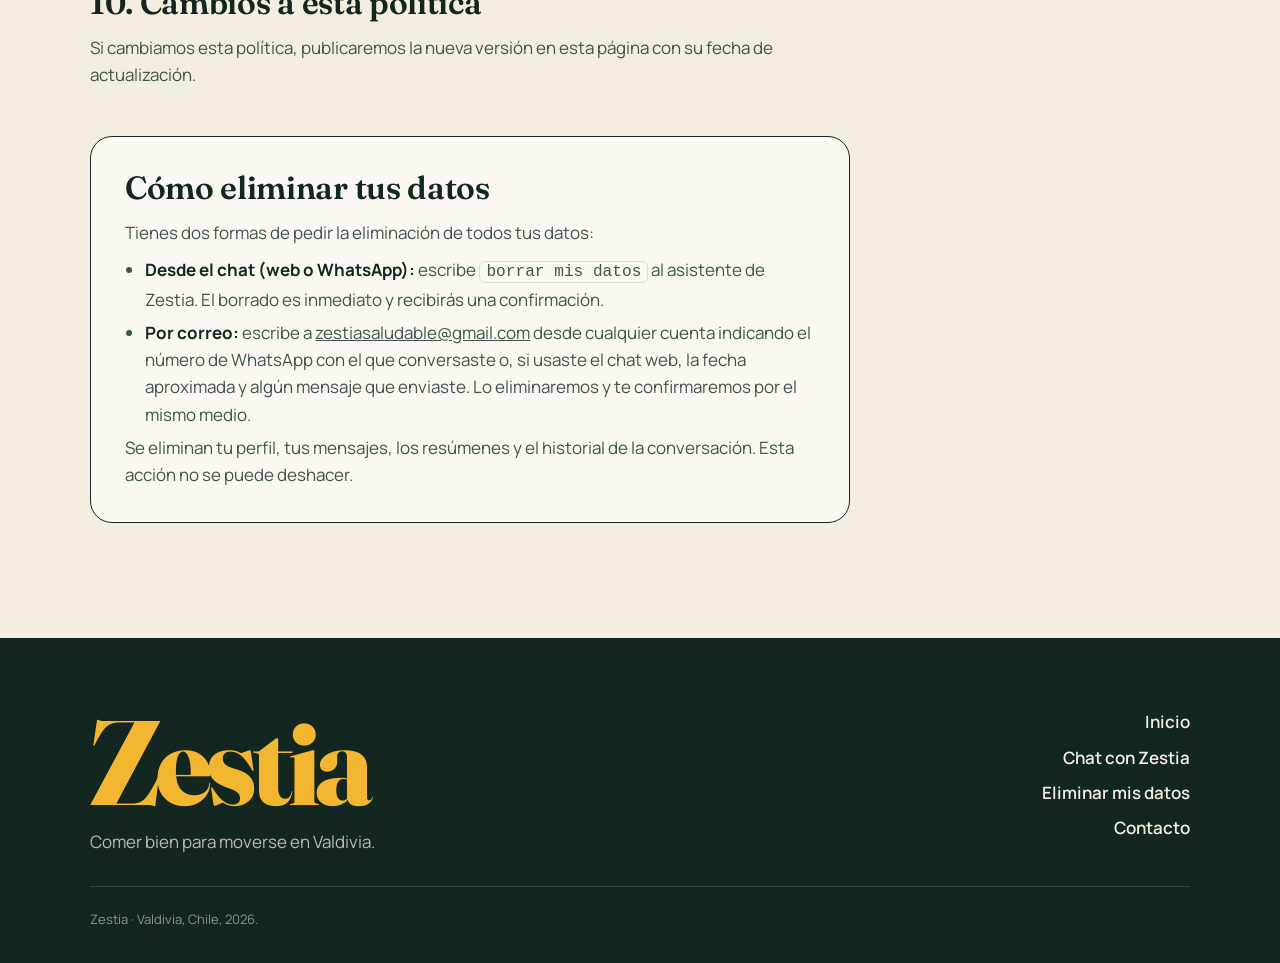
==== commit bbd6f39d: "Sitio: chat de Zestia, fotos de Valdivia y locales verificados - Acceso al chat en el menú, la porta" ====
--- a/privacidad.html
+++ b/privacidad.html
@@ -4,13 +4,13 @@
 <meta charset="utf-8">
 <meta name="viewport" content="width=device-width, initial-scale=1">
 <title>Política de privacidad · Zestia</title>
-<meta name="description" content="Política de privacidad del asistente de WhatsApp de Zestia: qué datos guardamos, para qué, con quién se comparten y cómo eliminarlos.">
+<meta name="description" content="Política de privacidad del chat de Zestia (web y WhatsApp): qué datos guardamos, para qué, con quién se comparten y cómo eliminarlos.">
 <meta name="theme-color" content="#0e3a32">
-<link rel="icon" href="assets/img/favicon.svg?v=20261018" type="image/svg+xml">
+<link rel="icon" href="assets/img/favicon.svg?v=20261025" type="image/svg+xml">
 <link rel="preconnect" href="https://fonts.googleapis.com">
 <link rel="preconnect" href="https://fonts.gstatic.com" crossorigin>
 <link href="https://fonts.googleapis.com/css2?family=Fraunces:ital,opsz,wght@0,9..144,400;0,9..144,600;0,9..144,800;1,9..144,400;1,9..144,600&family=Manrope:wght@400;500;600;700&display=swap" rel="stylesheet">
-<link rel="stylesheet" href="styles.css?v=20261018">
+<link rel="stylesheet" href="styles.css?v=20261025">
 <style>
   .legal-top { display: flex; align-items: center; justify-content: space-between; gap: 16px; padding: 18px var(--gutter); max-width: var(--wrap); margin: 0 auto; }
   .legal-top .btn { padding: 10px 18px; font-size: 15px; }
@@ -49,24 +49,25 @@
 <main class="legal">
   <div class="wrap">
     <header class="section__head">
-      <p class="eyebrow">Asistente de WhatsApp</p>
+      <p class="eyebrow">Chat de Zestia · web y WhatsApp</p>
       <h1>Política de <em>privacidad</em></h1>
-      <p class="section__lead">Cómo tratamos tus datos cuando conversas con Zestia por WhatsApp. Última actualización: 18 de octubre de 2026.</p>
+      <p class="section__lead">Cómo tratamos tus datos cuando conversas con Zestia en el chat de nuestro sitio o por WhatsApp. Última actualización: 25 de octubre de 2026.</p>
     </header>
 
     <div class="legal__body">
       <h2>1. Quiénes somos</h2>
-      <p>Zestia es un proyecto de Valdivia, Chile, que ofrece un asistente de WhatsApp con orientación sobre alimentación saludable, recetas, planes de comida y nutrición deportiva. El responsable del tratamiento de tus datos es Zestia. Puedes escribirnos a <a href="mailto:zestiasaludable@gmail.com">zestiasaludable@gmail.com</a>.</p>
+      <p>Zestia es un proyecto de Valdivia, Chile, que ofrece un asistente por chat (en el sitio web y por WhatsApp) con orientación sobre alimentación saludable, recetas, planes de comida y nutrición deportiva. El responsable del tratamiento de tus datos es Zestia. Puedes escribirnos a <a href="mailto:zestiasaludable@gmail.com">zestiasaludable@gmail.com</a>.</p>
       <p>Zestia <strong>no es un servicio médico ni de nutrición clínica</strong>: entrega orientación general que no reemplaza a un profesional de la salud.</p>
 
       <h2>2. Qué datos tratamos</h2>
       <ul>
-        <li><strong>Datos de contacto:</strong> tu número de WhatsApp y el nombre de tu perfil de WhatsApp.</li>
+        <li><strong>Si usas el chat web:</strong> no te pedimos teléfono ni correo. Tu navegador guarda una cookie con un código anónimo que permite continuar tu conversación; no la usamos para publicidad ni para seguirte en otros sitios.</li>
+        <li><strong>Si usas WhatsApp:</strong> tu número de WhatsApp y el nombre de tu perfil de WhatsApp.</li>
         <li><strong>Mensajes:</strong> el contenido de la conversación con el asistente y con nuestro equipo, con su fecha y hora.</li>
         <li><strong>Perfil de alimentación</strong> (solo si das tu consentimiento): nombre, edad, objetivo, alergias e intolerancias, preferencias alimentarias, presupuesto, deporte, horarios de entrenamiento y recetas favoritas. Algunos de estos son <strong>datos de salud</strong>, que la ley considera datos sensibles.</li>
-        <li><strong>Datos técnicos:</strong> identificadores y estados de los mensajes (enviado, entregado, leído) que entrega WhatsApp.</li>
+        <li><strong>Datos técnicos:</strong> identificadores y estados de los mensajes (por ejemplo, enviado, entregado o leído en WhatsApp) y si tienes el plan gratuito o Premium.</li>
       </ul>
-      <p>No te pedimos datos bancarios, documentos de identidad ni contraseñas.</p>
+      <p>No te pedimos datos bancarios, documentos de identidad ni contraseñas, y no recibimos datos de tarjetas en el chat.</p>
 
       <h2>3. Para qué los usamos</h2>
       <ul>
@@ -74,6 +75,7 @@
         <li>Respetar siempre tus alergias, intolerancias y preferencias.</li>
         <li>Permitir que una persona del equipo Zestia revise o continúe la conversación cuando lo pides, cuando el asistente no sabe responder o cuando el tema requiere cuidado especial.</li>
         <li>Generar resúmenes internos de la conversación para darle continuidad.</li>
+        <li>Aplicar el límite de respuestas gratuitas del chat web y, si lo pides, coordinar contigo la activación de Zestia Premium a través del mismo chat.</li>
         <li>Enviarte, solo si ya conversaste con nosotros, mensajes de seguimiento mediante plantillas aprobadas por WhatsApp. Puedes pedir que no te escribamos más en cualquier momento.</li>
       </ul>
       <p>No vendemos tus datos ni los usamos para publicidad de terceros.</p>
@@ -84,7 +86,7 @@
       <h2>5. Con quién se comparten</h2>
       <p>Para funcionar, Zestia usa proveedores que procesan los datos por cuenta nuestra:</p>
       <ul>
-        <li><strong>Meta Platforms (WhatsApp Business Cloud API):</strong> transporte de los mensajes de WhatsApp.</li>
+        <li><strong>Meta Platforms (WhatsApp Business Cloud API):</strong> transporte de los mensajes, solo si conversas por WhatsApp.</li>
         <li><strong>Anthropic (u otro proveedor de inteligencia artificial que usemos):</strong> generación de las respuestas del asistente a partir de la conversación y tu perfil.</li>
         <li><strong>Render:</strong> alojamiento del servidor del asistente.</li>
         <li><strong>Neon:</strong> alojamiento de la base de datos.</li>
@@ -97,17 +99,18 @@
       <h2>7. Tus derechos</h2>
       <p>Tienes derecho a <strong>acceder</strong> a tus datos, <strong>rectificarlos</strong>, <strong>eliminarlos</strong>, <strong>oponerte</strong> a su tratamiento y pedir su <strong>portabilidad</strong>. Puedes ejercerlos así:</p>
       <ul>
-        <li>Escribe <code>mis datos</code> en el chat para ver lo que tenemos guardado.</li>
+        <li>Escribe <code>mis datos</code> en el chat (web o WhatsApp) para ver lo que tenemos guardado.</li>
         <li>Pídele al asistente que corrija cualquier dato, o escríbenos al correo.</li>
         <li>Escribe <code>borrar mis datos</code> para eliminarlo todo (ver sección 8).</li>
         <li>Para cualquier otra solicitud, escribe a <a href="mailto:zestiasaludable@gmail.com">zestiasaludable@gmail.com</a>. Respondemos dentro de los plazos legales.</li>
       </ul>
 
       <h2>8. Menores de edad</h2>
-      <p>Zestia está pensado para personas mayores de 18 años. Si detectamos que conversamos con un menor, la conversación pasa a una persona del equipo y se recomienda acudir a un profesional junto a un adulto responsable.</p>
+      <p>Zestia puede orientar a adolescentes con información general de alimentación saludable adaptada a su edad: recetas, colaciones e hidratación para el deporte. A menores de 18 años no les entrega dietas para bajar de peso, conteo de calorías ni recomendaciones de suplementos.</p>
+      <p>Si tienes menos de 14 años, usa Zestia con la autorización y compañía de tu madre, padre o tutor. Si en la conversación aparece un tema delicado de salud, una persona del equipo la continúa.</p>
 
       <h2>9. Seguridad</h2>
-      <p>Usamos conexiones cifradas (HTTPS), validamos que los mensajes provengan realmente de WhatsApp, protegemos el panel de administración con usuario y contraseña, y limitamos el acceso a las conversaciones al equipo de Zestia.</p>
+      <p>Usamos conexiones cifradas (HTTPS), validamos que los mensajes provengan realmente de WhatsApp, protegemos el panel de administración con usuario y contraseña, y limitamos el acceso a las conversaciones al equipo de Zestia. El código del chat web se guarda en una cookie que solo lee nuestro servidor, y en nuestros registros técnicos no guardamos ese código ni números de teléfono completos.</p>
 
       <h2>10. Cambios a esta política</h2>
       <p>Si cambiamos esta política, publicaremos la nueva versión en esta página con su fecha de actualización.</p>
@@ -116,8 +119,8 @@
         <h2>Cómo eliminar tus datos</h2>
         <p>Tienes dos formas de pedir la eliminación de todos tus datos:</p>
         <ul>
-          <li><strong>Desde WhatsApp:</strong> escribe <code>borrar mis datos</code> al asistente de Zestia. El borrado es inmediato y recibirás una confirmación.</li>
-          <li><strong>Por correo:</strong> escribe a <a href="mailto:zestiasaludable@gmail.com">zestiasaludable@gmail.com</a> desde cualquier cuenta indicando el número de WhatsApp con el que conversaste. Lo eliminaremos y te confirmaremos por el mismo medio.</li>
+          <li><strong>Desde el chat (web o WhatsApp):</strong> escribe <code>borrar mis datos</code> al asistente de Zestia. El borrado es inmediato y recibirás una confirmación.</li>
+          <li><strong>Por correo:</strong> escribe a <a href="mailto:zestiasaludable@gmail.com">zestiasaludable@gmail.com</a> desde cualquier cuenta indicando el número de WhatsApp con el que conversaste o, si usaste el chat web, la fecha aproximada y algún mensaje que enviaste. Lo eliminaremos y te confirmaremos por el mismo medio.</li>
         </ul>
         <p>Se eliminan tu perfil, tus mensajes, los resúmenes y el historial de la conversación. Esta acción no se puede deshacer.</p>
       </section>
@@ -133,6 +136,7 @@
     </div>
     <nav class="footer__links" aria-label="Pie de página">
       <a href="./">Inicio</a>
+      <a href="https://zestia.onrender.com/chat">Chat con Zestia</a>
       <a href="#eliminar-datos">Eliminar mis datos</a>
       <a href="mailto:zestiasaludable@gmail.com">Contacto</a>
     </nav>
--- a/styles.css
+++ b/styles.css
@@ -374,3 +374,95 @@
   .footer__inner { grid-template-columns: 1fr; }
   .footer__links { align-items: flex-start; }
 }
+
+/* ==========================================================
+   2026-10-25 · Chat, fotos de Valdivia y botón flotante
+   ========================================================== */
+
+/* Nav: acceso directo al chat */
+.nav__links a.nav__cta { background: var(--zest); color: var(--ink); margin-left: 6px; }
+.nav__links a.nav__cta:hover { background: var(--ink); color: var(--cream); }
+@media (max-width: 820px) {
+  .nav__links a.nav__cta { background: none; color: var(--zest); margin: 18px 0 0; }
+}
+
+/* Hero: foto de Valdivia con el cítrico como sello */
+.hero__photo {
+  width: 100%; height: 100%; object-fit: cover; border-radius: 50%;
+  box-shadow: 0 40px 70px -30px rgba(14, 58, 50, .55);
+}
+.citrus.citrus--sticker {
+  position: absolute; width: 34%; height: auto; right: -6%; top: -4%;
+  filter: drop-shadow(0 14px 22px rgba(226, 100, 60, .35));
+}
+
+/* Fotos de cada deporte */
+.panel__photo { position: relative; margin: 0; border-radius: var(--radius); overflow: hidden; }
+.panel__photo img { width: 100%; height: auto; aspect-ratio: 21 / 8; object-fit: cover; }
+.panel__photo figcaption {
+  position: absolute; left: 14px; bottom: 12px; font-size: 13px; font-weight: 700;
+  background: rgba(19, 38, 31, .72); color: var(--cream); padding: 6px 12px; border-radius: 999px;
+}
+@media (max-width: 600px) { .panel__photo img { aspect-ratio: 16 / 9; } }
+
+/* Sección del chat */
+.chatcta { background: var(--zest); margin: clamp(40px, 6vw, 80px) clamp(8px, 1.5vw, 20px) 0; border-radius: clamp(28px, 4vw, 56px); }
+.chatcta__inner { display: grid; grid-template-columns: 1.1fr .9fr; gap: clamp(32px, 5vw, 70px); align-items: center; }
+.chatcta .eyebrow { color: var(--river); }
+.chatcta h2 { font-size: clamp(40px, 6vw, 72px); margin: 14px 0 20px; letter-spacing: -.03em; }
+.chatcta h2 em { color: var(--river-2); }
+.chatcta .section__lead { color: var(--ink); }
+.chatcta .btn--zest { background: var(--ink); color: var(--cream); box-shadow: 0 10px 30px -10px rgba(19, 38, 31, .7); }
+.chatcta__steps { list-style: none; padding: 0; margin: 26px 0 0; display: grid; gap: 10px; font-weight: 700; }
+.chatcta__steps li { display: flex; align-items: center; gap: 12px; }
+.chatcta__steps b {
+  width: 34px; height: 34px; border-radius: 50%; display: grid; place-items: center; flex: none;
+  background: var(--ink); color: var(--zest); font-family: var(--f-display);
+}
+.chatcta__small { margin-top: 16px; font-size: 14px; font-weight: 600; color: var(--ink-soft); }
+.chatcta__art { position: relative; display: flex; justify-content: center; }
+.phone {
+  width: min(100%, 340px); background: var(--cream); border-radius: 34px; padding: 18px 16px 22px;
+  box-shadow: 0 40px 70px -30px rgba(19, 38, 31, .6); border: 8px solid var(--ink);
+  display: flex; flex-direction: column; gap: 10px;
+}
+.phone__top { display: flex; align-items: center; gap: 8px; font-family: var(--f-display); font-weight: 800; font-size: 20px; padding-bottom: 8px; border-bottom: 1px solid var(--line); }
+.phone__top small { font-family: var(--f-body); font-weight: 600; font-size: 12px; color: var(--moss); }
+.phone__dot { width: 14px; height: 14px; border-radius: 50%; background: var(--zest); box-shadow: 0 0 0 4px rgba(242, 182, 48, .3); }
+.bubble { max-width: 86%; background: var(--paper); border: 1px solid var(--line); padding: 9px 13px; border-radius: 16px 16px 16px 4px; font-size: 14.5px; line-height: 1.45; }
+.bubble--me { align-self: flex-end; background: #d9f2c9; border-color: transparent; border-radius: 16px 16px 4px 16px; }
+.chatcta__qr { position: absolute; right: -2%; bottom: -8%; margin: 0; background: #fff; padding: 10px 10px 8px; border-radius: 18px; text-align: center; box-shadow: 0 20px 40px -20px rgba(19, 38, 31, .6); }
+.chatcta__qr img { width: 110px; height: 110px; }
+.chatcta__qr figcaption { font-size: 11px; font-weight: 700; margin-top: 4px; }
+@media (max-width: 900px) {
+  .chatcta__inner { grid-template-columns: 1fr; }
+  .chatcta__qr { display: none; }
+}
+
+/* Foto de la despensa */
+.pantry__photo { position: relative; margin: 0 0 18px; border-radius: var(--radius); overflow: hidden; }
+.pantry__photo img { width: 100%; height: auto; aspect-ratio: 21 / 7; object-fit: cover; }
+.pantry__photo figcaption {
+  position: absolute; left: 14px; bottom: 12px; font-size: 13px; font-weight: 700;
+  background: rgba(19, 38, 31, .72); color: var(--cream); padding: 6px 12px; border-radius: 999px;
+}
+@media (max-width: 600px) { .pantry__photo img { aspect-ratio: 16 / 9; } }
+
+/* Local con foto */
+.place--photo { padding-top: 0; overflow: hidden; }
+.place__img { margin: 0 -24px 10px; width: calc(100% + 48px); max-width: none; height: auto; aspect-ratio: 16 / 9; object-fit: cover; }
+
+/* Créditos de las fotos */
+.footer__credits { border-top: 0; padding-top: 0; }
+.footer__credits a { color: rgba(244, 238, 226, .8); }
+
+/* Botón flotante del chat */
+.fab {
+  position: fixed; right: 18px; bottom: 18px; z-index: 40;
+  display: inline-flex; align-items: center; gap: 8px; text-decoration: none;
+  background: var(--ink); color: var(--cream); font-weight: 700; font-size: 15px;
+  padding: 13px 20px; border-radius: 999px; box-shadow: 0 16px 34px -12px rgba(19, 38, 31, .7);
+  transition: transform .3s var(--ease), background .3s;
+}
+.fab:hover { transform: translateY(-3px); background: var(--river-2); }
+@media (max-width: 480px) { .fab { padding: 12px 16px; font-size: 14px; right: 12px; bottom: 12px; } }
